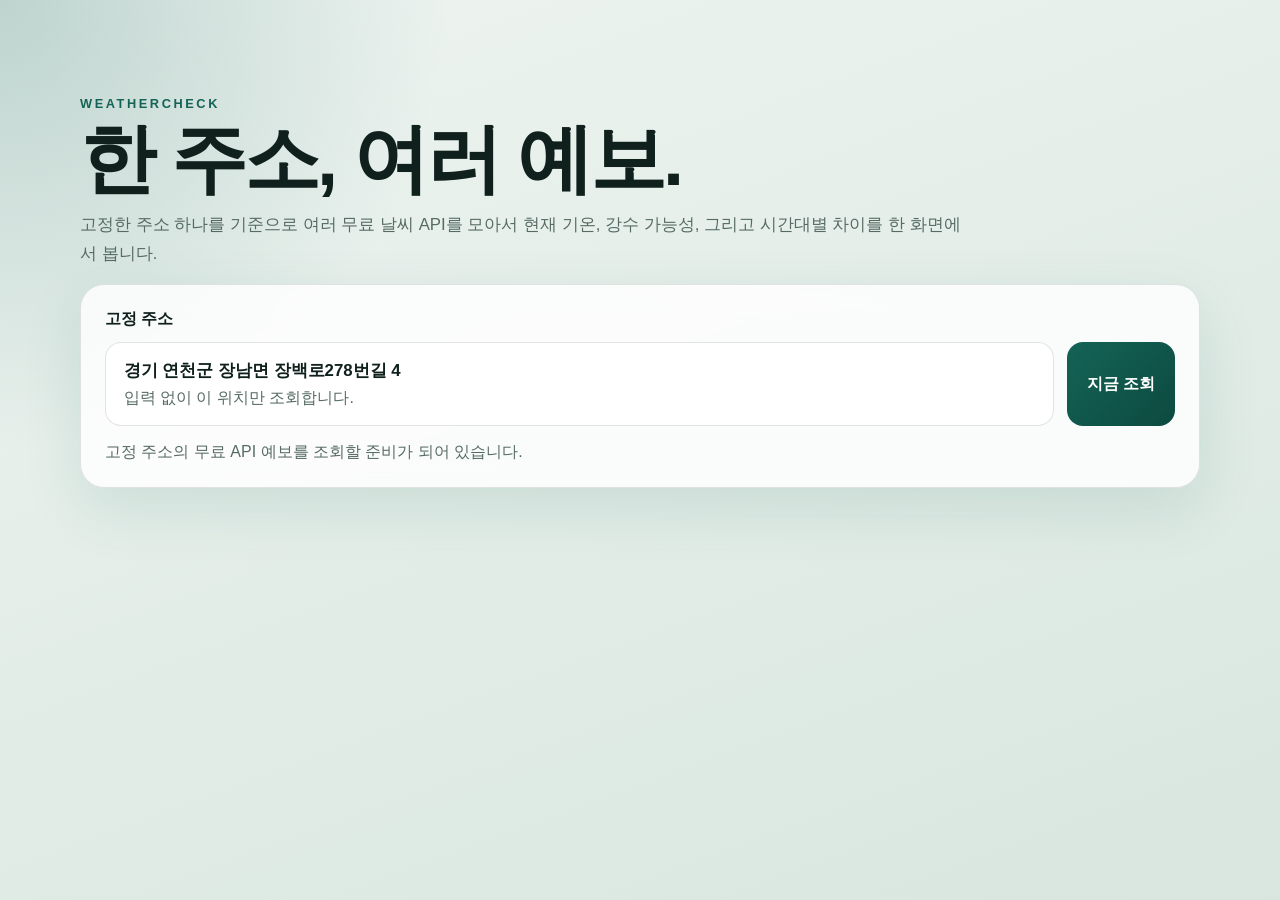
==== static/index.html @ 83700f84 "Replace KMA bulletin with short forecast" ====
<!doctype html>
<html lang="ko">
  <head>
    <meta charset="utf-8">
    <meta name="viewport" content="width=device-width, initial-scale=1">
    <title>WeatherCheck</title>
    <link rel="stylesheet" href="/static/styles.css">
  </head>
  <body>
    <main class="shell">
      <section class="hero">
        <p class="eyebrow">WEATHERCHECK</p>
        <h1>한 주소, 여러 예보.</h1>
        <p class="lede">
          고정한 주소 하나를 기준으로 여러 무료 날씨 API를 모아서 현재 기온, 강수 가능성,
          그리고 시간대별 차이를 한 화면에서 봅니다.
        </p>
      </section>

      <section class="panel">
        <p class="fixed-label">고정 주소</p>
        <div class="fixed-address-row">
          <div class="fixed-address-card">
            <strong>경기 연천군 장남면 장백로278번길 4</strong>
            <span>입력 없이 이 위치만 조회합니다.</span>
          </div>
          <button id="refresh-button" type="button">지금 조회</button>
        </div>
        <div id="status" class="status">고정 주소의 무료 API 예보를 조회할 준비가 되어 있습니다.</div>
      </section>

      <section id="result" class="result hidden">
        <div class="location-card">
          <div>
            <p class="muted">조회 위치</p>
            <h2 id="location-name"></h2>
          </div>
          <dl class="coords">
            <div>
              <dt>위도</dt>
              <dd id="latitude"></dd>
            </div>
            <div>
              <dt>경도</dt>
              <dd id="longitude"></dd>
            </div>
          </dl>
        </div>

        <section class="metrics-grid">
          <article class="metric-card">
            <p class="metric-label">성공한 소스</p>
            <p id="metric-provider-count" class="metric-value"></p>
          </article>
          <article class="metric-card">
            <p class="metric-label">현재 기온 편차</p>
            <p id="metric-current-spread" class="metric-value"></p>
          </article>
          <article class="metric-card">
            <p class="metric-label">6시간 강수 편차</p>
            <p id="metric-precip-spread" class="metric-value"></p>
          </article>
        </section>

        <div class="table-wrap">
          <table>
            <thead>
              <tr>
                <th>Provider</th>
                <th>현재 기온</th>
                <th>체감</th>
                <th>상태</th>
                <th>6시간 강수 확률</th>
                <th>24시간 최저</th>
                <th>24시간 최고</th>
                <th>시각</th>
              </tr>
            </thead>
            <tbody id="forecast-table"></tbody>
          </table>
        </div>

        <section class="timeline-panel">
          <div class="section-head">
            <div>
              <p class="muted">24시간 타임라인</p>
              <h3>3시간 간격 예보 비교</h3>
            </div>
            <p class="section-note">각 셀은 기온과 강수확률을 같이 보여줍니다.</p>
          </div>
          <div class="table-wrap">
            <table>
              <thead id="timeline-head"></thead>
              <tbody id="timeline-body"></tbody>
            </table>
          </div>
        </section>
      </section>
    </main>

    <script src="/static/app.js"></script>
  </body>
  </html>
---- static/styles.css ----
:root {
  --bg: #eef4f1;
  --bg-accent: #d8e6df;
  --panel: rgba(255, 255, 255, 0.82);
  --text: #10211d;
  --muted: #576b65;
  --line: rgba(16, 33, 29, 0.12);
  --accent: #146356;
  --accent-strong: #0d4a40;
  --danger: #922f26;
  --shadow: 0 20px 60px rgba(20, 99, 86, 0.12);
}

* {
  box-sizing: border-box;
}

body {
  margin: 0;
  min-height: 100vh;
  font-family: "Segoe UI", "Noto Sans KR", sans-serif;
  color: var(--text);
  background:
    radial-gradient(circle at top left, rgba(20, 99, 86, 0.22), transparent 28rem),
    linear-gradient(160deg, var(--bg), var(--bg-accent));
}

.shell {
  width: min(1120px, calc(100vw - 2rem));
  margin: 0 auto;
  padding: 4rem 0 5rem;
}

.hero {
  padding: 2rem 0 1rem;
}

.eyebrow {
  margin: 0 0 0.75rem;
  text-transform: uppercase;
  letter-spacing: 0.2em;
  color: var(--accent);
  font-size: 0.8rem;
  font-weight: 800;
}

h1 {
  margin: 0;
  font-size: clamp(2.4rem, 6vw, 4.75rem);
  line-height: 0.95;
  letter-spacing: -0.04em;
}

.lede {
  width: min(56rem, 100%);
  margin: 1rem 0 0;
  font-size: 1.05rem;
  line-height: 1.7;
  color: var(--muted);
}

.panel,
.location-card,
.table-wrap,
.metric-card,
.timeline-panel {
  border: 1px solid var(--line);
  background: var(--panel);
  backdrop-filter: blur(14px);
  border-radius: 24px;
  box-shadow: var(--shadow);
}

.panel {
  padding: 1.5rem;
}

.fixed-label {
  margin: 0 0 0.75rem;
  font-weight: 700;
}

.fixed-address-row {
  display: grid;
  grid-template-columns: 1fr auto;
  gap: 0.8rem;
}

.fixed-address-card {
  display: flex;
  flex-direction: column;
  gap: 0.35rem;
  min-width: 0;
  padding: 1rem 1.1rem;
  border-radius: 16px;
  border: 1px solid var(--line);
  background: rgba(255, 255, 255, 0.9);
}

.fixed-address-card strong {
  font-size: 1.05rem;
}

.fixed-address-card span {
  color: var(--muted);
}

button {
  font: inherit;
  border: 0;
  border-radius: 16px;
  padding: 1rem 1.25rem;
  background: linear-gradient(135deg, var(--accent), var(--accent-strong));
  color: white;
  font-weight: 800;
  cursor: pointer;
}

.status {
  margin-top: 1rem;
  color: var(--muted);
}

.result {
  margin-top: 1.25rem;
}

.metrics-grid {
  display: grid;
  grid-template-columns: repeat(3, minmax(0, 1fr));
  gap: 1rem;
  margin-top: 1rem;
}

.metric-card {
  padding: 1.1rem 1.25rem;
}

.metric-label {
  margin: 0;
  color: var(--muted);
  font-size: 0.88rem;
}

.metric-value {
  margin: 0.45rem 0 0;
  font-size: 2rem;
  font-weight: 800;
  letter-spacing: -0.04em;
}

.hidden {
  display: none;
}

.location-card {
  display: flex;
  justify-content: space-between;
  gap: 1rem;
  align-items: center;
  padding: 1.2rem 1.5rem;
}

.location-card h2 {
  margin: 0.25rem 0 0;
}

.muted {
  margin: 0;
  color: var(--muted);
}

.coords {
  display: flex;
  gap: 1rem;
  margin: 0;
}

.coords div {
  min-width: 7rem;
}

.coords dt {
  color: var(--muted);
  font-size: 0.82rem;
}

.coords dd {
  margin: 0.35rem 0 0;
  font-weight: 700;
}

.table-wrap {
  margin-top: 1rem;
  overflow: auto;
}

.timeline-panel {
  margin-top: 1rem;
  padding: 1.25rem;
}

.section-head {
  display: flex;
  justify-content: space-between;
  gap: 1rem;
  align-items: end;
}

.section-head h3 {
  margin: 0.2rem 0 0;
}

.section-note {
  margin: 0;
  color: var(--muted);
}

table {
  width: 100%;
  border-collapse: collapse;
}

th,
td {
  padding: 1rem 1.1rem;
  text-align: left;
  border-bottom: 1px solid var(--line);
  white-space: nowrap;
}

th {
  font-size: 0.85rem;
  color: var(--muted);
}

tr:last-child td {
  border-bottom: 0;
}

a {
  color: inherit;
}

.error-row td {
  color: var(--danger);
}

.timeline-cell {
  display: flex;
  flex-direction: column;
  gap: 0.2rem;
}

.timeline-cell strong {
  font-size: 0.98rem;
}

.timeline-cell span {
  color: var(--muted);
  font-size: 0.85rem;
}

.provider-subline {
  margin-top: 0.3rem;
  color: var(--muted);
  font-size: 0.82rem;
}

.mini-note {
  text-transform: capitalize;
}

.spread-row td,
.spread-cell {
  background: rgba(20, 99, 86, 0.06);
}

@media (max-width: 800px) {
  .shell {
    width: min(100vw - 1rem, 100%);
    padding-top: 2rem;
  }

  .fixed-address-row {
    grid-template-columns: 1fr;
  }

  .location-card {
    flex-direction: column;
    align-items: flex-start;
  }

  .metrics-grid {
    grid-template-columns: 1fr;
  }

  .section-head {
    flex-direction: column;
    align-items: flex-start;
  }

  .coords {
    width: 100%;
    justify-content: space-between;
  }
}
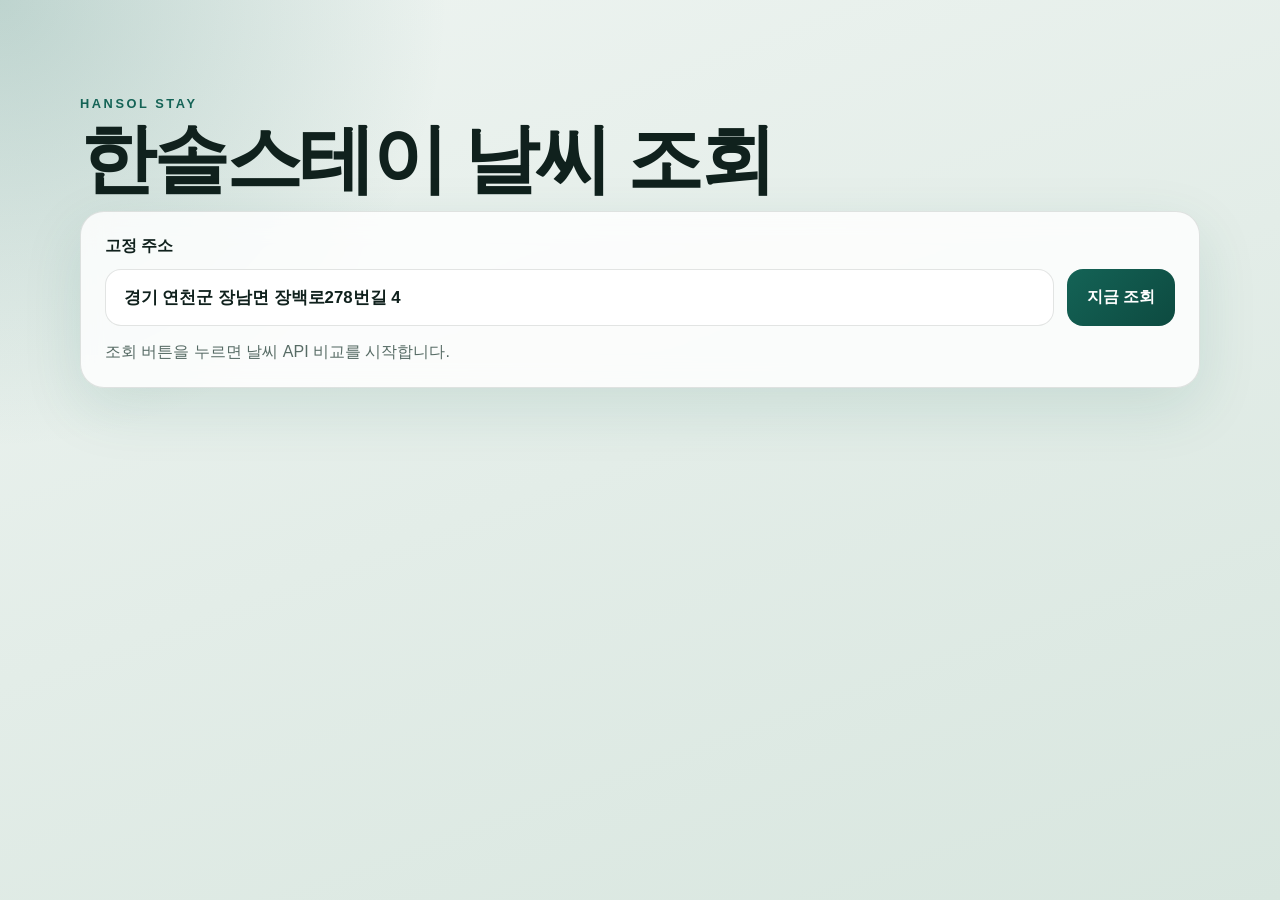
==== commit a0a443ac: "Update Hansol Stay page copy" ====
--- a/static/index.html
+++ b/static/index.html
@@ -3,18 +3,14 @@
   <head>
     <meta charset="utf-8">
     <meta name="viewport" content="width=device-width, initial-scale=1">
-    <title>WeatherCheck</title>
+    <title>한솔스테이 날씨 조회</title>
     <link rel="stylesheet" href="/static/styles.css">
   </head>
   <body>
     <main class="shell">
       <section class="hero">
-        <p class="eyebrow">WEATHERCHECK</p>
-        <h1>한 주소, 여러 예보.</h1>
-        <p class="lede">
-          고정한 주소 하나를 기준으로 여러 무료 날씨 API를 모아서 현재 기온, 강수 가능성,
-          그리고 시간대별 차이를 한 화면에서 봅니다.
-        </p>
+        <p class="eyebrow">HANSOL STAY</p>
+        <h1>한솔스테이 날씨 조회</h1>
       </section>
 
       <section class="panel">
@@ -22,11 +18,10 @@
         <div class="fixed-address-row">
           <div class="fixed-address-card">
             <strong>경기 연천군 장남면 장백로278번길 4</strong>
-            <span>입력 없이 이 위치만 조회합니다.</span>
           </div>
           <button id="refresh-button" type="button">지금 조회</button>
         </div>
-        <div id="status" class="status">고정 주소의 무료 API 예보를 조회할 준비가 되어 있습니다.</div>
+        <div id="status" class="status">조회 버튼을 누르면 날씨 API 비교를 시작합니다.</div>
       </section>
 
       <section id="result" class="result hidden">
@@ -57,7 +52,7 @@
             <p id="metric-current-spread" class="metric-value"></p>
           </article>
           <article class="metric-card">
-            <p class="metric-label">6시간 강수 편차</p>
+            <p class="metric-label">6시간 강수 확률 편차</p>
             <p id="metric-precip-spread" class="metric-value"></p>
           </article>
         </section>
@@ -70,10 +65,12 @@
                 <th>현재 기온</th>
                 <th>체감</th>
                 <th>상태</th>
+                <th>풍속</th>
+                <th>강수량</th>
                 <th>6시간 강수 확률</th>
                 <th>24시간 최저</th>
                 <th>24시간 최고</th>
-                <th>시각</th>
+                <th>기준 시각</th>
               </tr>
             </thead>
             <tbody id="forecast-table"></tbody>
@@ -95,9 +92,20 @@
             </table>
           </div>
         </section>
+
+        <section id="mid-forecast-panel" class="mid-forecast-panel hidden">
+          <div class="section-head">
+            <div>
+              <p class="muted">기상청 중기예보</p>
+              <h3>3일에서 10일 전망</h3>
+            </div>
+            <p id="mid-forecast-time" class="section-note"></p>
+          </div>
+          <div id="mid-forecast-grid" class="mid-forecast-grid"></div>
+        </section>
       </section>
     </main>
 
     <script src="/static/app.js"></script>
   </body>
-  </html>
+</html>
--- a/static/styles.css
+++ b/static/styles.css
@@ -200,6 +200,45 @@
   padding: 1.25rem;
 }
 
+.mid-forecast-panel {
+  margin-top: 1rem;
+  padding: 1.25rem;
+  border: 1px solid var(--line);
+  background: var(--panel);
+  backdrop-filter: blur(14px);
+  border-radius: 24px;
+  box-shadow: var(--shadow);
+}
+
+.mid-forecast-grid {
+  display: grid;
+  grid-template-columns: repeat(4, minmax(0, 1fr));
+  gap: 1rem;
+  margin-top: 1rem;
+}
+
+.mid-card {
+  padding: 1rem 1.1rem;
+  border: 1px solid var(--line);
+  border-radius: 18px;
+  background: rgba(255, 255, 255, 0.9);
+}
+
+.mid-day {
+  margin: 0 0 0.5rem;
+  font-weight: 800;
+}
+
+.mid-condition {
+  margin: 0.2rem 0;
+  color: var(--muted);
+}
+
+.mid-temp {
+  margin: 0.7rem 0 0;
+  font-weight: 700;
+}
+
 .section-head {
   display: flex;
   justify-content: space-between;
@@ -242,6 +281,18 @@
   color: inherit;
 }
 
+.provider-badge {
+  display: inline-block;
+  margin-left: 0.45rem;
+  padding: 0.18rem 0.45rem;
+  border-radius: 999px;
+  background: rgba(20, 99, 86, 0.1);
+  color: var(--accent-strong);
+  font-size: 0.72rem;
+  font-weight: 700;
+  vertical-align: middle;
+}
+
 .error-row td {
   color: var(--danger);
 }
@@ -295,6 +346,10 @@
     grid-template-columns: 1fr;
   }
 
+  .mid-forecast-grid {
+    grid-template-columns: 1fr;
+  }
+
   .section-head {
     flex-direction: column;
     align-items: flex-start;
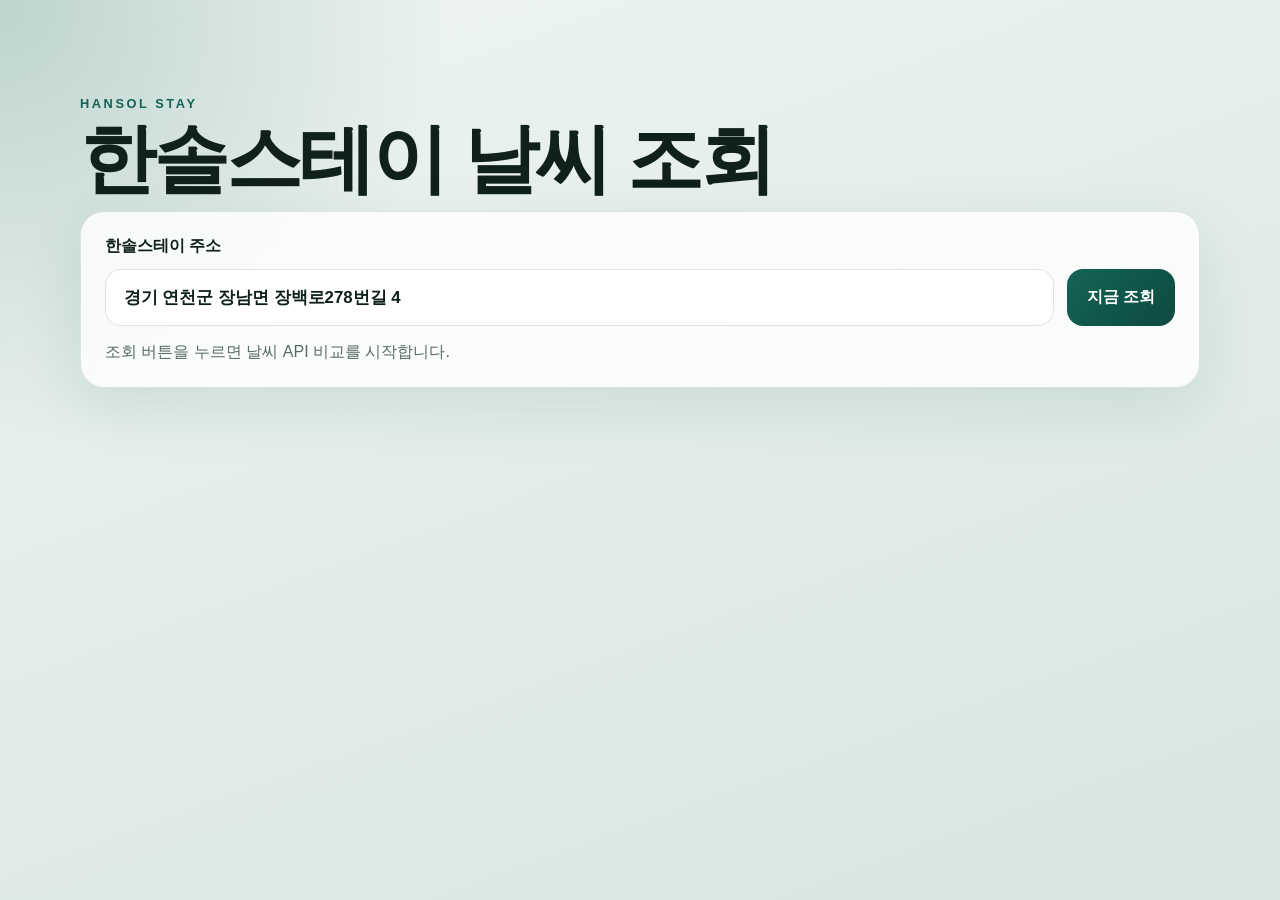
==== commit dcccd4c9: "Update Hansol Stay labels and loading copy" ====
--- a/static/index.html
+++ b/static/index.html
@@ -14,7 +14,7 @@
       </section>
 
       <section class="panel">
-        <p class="fixed-label">고정 주소</p>
+        <p class="fixed-label">한솔스테이 주소</p>
         <div class="fixed-address-row">
           <div class="fixed-address-card">
             <strong>경기 연천군 장남면 장백로278번길 4</strong>
